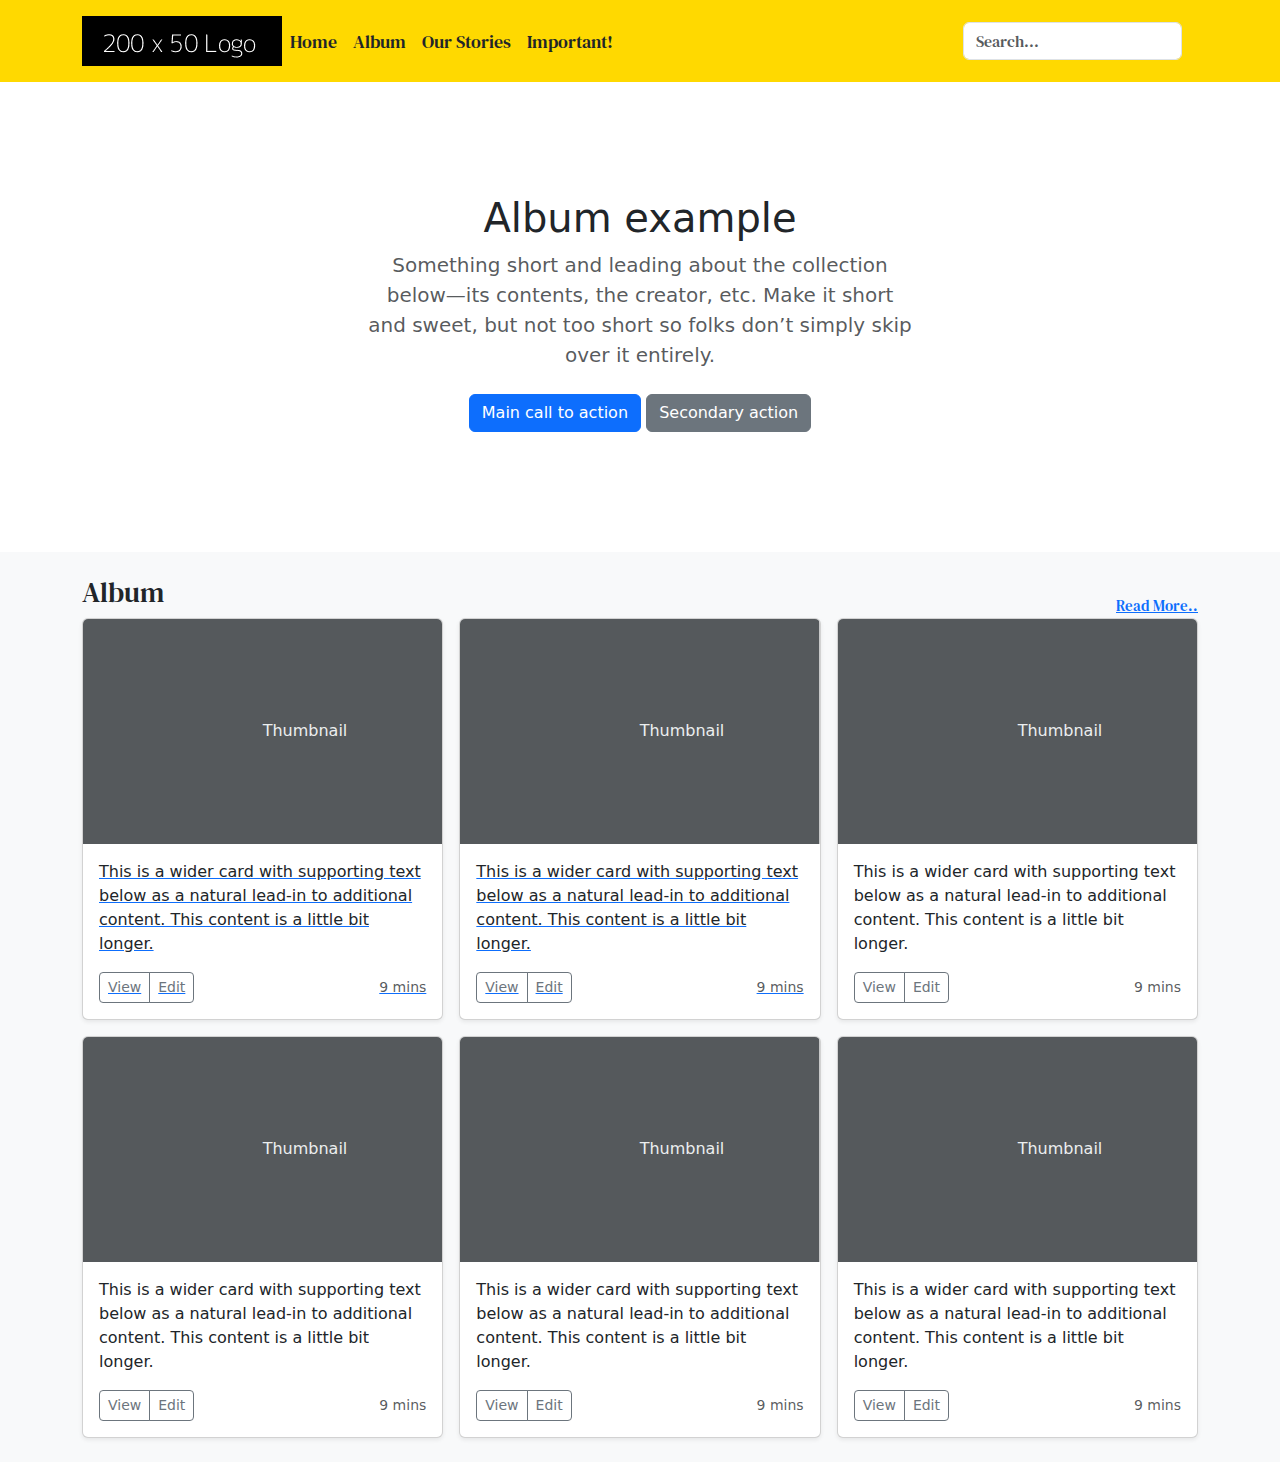
==== index.html @ 3229b1ff "Add files via upload" ====
<!DOCTYPE html>
<html lang="en">
<head>
  <meta charset="UTF-8">
  <meta name="viewport" content="width=device-width, initial-scale=1.0">
  <title>My Diaries</title>
  <link rel="stylesheet" href="style.css">
  <link href="https://cdn.jsdelivr.net/npm/bootstrap@5.3.3/dist/css/bootstrap.min.css" rel="stylesheet" 
  integrity="sha384-QWTKZyjpPEjISv5WaRU9OFeRpok6YctnYmDr5pNlyT2bRjXh0JMhjY6hW+ALEwIH" crossorigin="anonymous">
  <link rel="preconnect" href="https://fonts.googleapis.com">
  <link rel="preconnect" href="https://fonts.gstatic.com" crossorigin>
  <link href="https://fonts.googleapis.com/css2?family=DM+Serif+Text:ital@0;1&display=swap" rel="stylesheet">

</head>
<body>
  <!-- Header and Nav -->
  <header class="atas sticky-top p-3 mb-3">
    <div class="container">
      <div class="d-flex flex-wrap align-items-center justify-content-center justify-content-lg-start">
        <a href="index.html" class="d-flex align-items-center mb-2 mb-lg-0 link-body-emphasis text-decoration-none">
          <img src="/images/200 x 50 Logo.png" alt="logo">
        </a>

        <ul class="nav col-12 col-lg-auto me-lg-auto mb-2 justify-content-center mb-md-0">
          <li><a href="index.html" class="nav-link px-2 link-dark">Home</a></li> 
          <li><a href="album.html" class="nav-link px-2 link-dark">Album</a></li>
          <li><a href="stories.html" class="nav-link px-2 link-dark">Our Stories</a></li>
          <li><a href="important.html" class="nav-link px-2 link-dark">Important!</a></li>
        </ul>

        <form class="col-12 col-lg-auto mb-3 mb-lg-0 me-lg-3" role="search">
          <input type="search" class="form-control" placeholder="Search..." aria-label="Search">
        </form>
      </div>
    </div>
  </header>
  <!-- Header and Nav End Here -->
  
  <!-- Hero -->
    <section class="py-5 text-center container">
      
      <div class="row py-lg-5">
        <div class="col-lg-6 col-md-8 mx-auto">
          <h1 class="fw-light">Album example</h1>
          <p class="lead text-body-secondary">Something short and leading about the collection below—its contents, the creator, etc. Make it short and sweet, but not too short so folks don’t simply skip over it entirely.</p>
          <p>
            <a href="#" class="btn btn-primary my-2">Main call to action</a>
            <a href="#" class="btn btn-secondary my-2">Secondary action</a>
          </p>
        </div>
      </div>
    </section>
  <!-- Hero End -->
  
  <!-- Album -->
    <div class="album py-4 bg-body-tertiary">
      <div class="container">
        <div class="row">
          <div class="col align-self-start">
          <h2 class="subjudul">Album</h2>
          </div>
          
          <div class="col align-self-end text-end">
          <a class="linkaja" href="album.html" target="_blank">Read More..</a>
          </div>
        </div>
      </div>

      <div class="container">
        <div class="row row-cols-1 row-cols-sm-2 row-cols-md-3 g-3">

          <a href="/contoh1.html">
          <div class="col">
            <div class="card shadow-sm">
              <svg class="bd-placeholder-img card-img-top" width="100%" height="225" xmlns="http://www.w3.org/2000/svg" role="img" aria-label="Placeholder: Thumbnail" preserveAspectRatio="xMidYMid slice" focusable="false"><title>Placeholder</title><rect width="100%" height="100%" fill="#55595c"></rect><text x="50%" y="50%" fill="#eceeef" dy=".3em">Thumbnail</text></svg>
              <div class="card-body">
                <p class="card-text">This is a wider card with supporting text below as a natural lead-in to additional content. This content is a little bit longer.</p>
                <div class="d-flex justify-content-between align-items-center">
                  <div class="btn-group">
                    <button type="button" class="btn btn-sm btn-outline-secondary">View</button>
                    <button type="button" class="btn btn-sm btn-outline-secondary">Edit</button>
                  </div>
                  <small class="text-body-secondary">9 mins</small>
                </div>
              </div>
            </div>
          </div>
        </a>

        <a href="/contoh2.html">
          <div class="col">
            <div class="card shadow-sm">
              <svg class="bd-placeholder-img card-img-top" width="100%" height="225" xmlns="http://www.w3.org/2000/svg" role="img" aria-label="Placeholder: Thumbnail" preserveAspectRatio="xMidYMid slice" focusable="false"><title>Placeholder</title><rect width="100%" height="100%" fill="#55595c"></rect><text x="50%" y="50%" fill="#eceeef" dy=".3em">Thumbnail</text></svg>
              <div class="card-body">
                <p class="card-text">This is a wider card with supporting text below as a natural lead-in to additional content. This content is a little bit longer.</p>
                <div class="d-flex justify-content-between align-items-center">
                  <div class="btn-group">
                    <button type="button" class="btn btn-sm btn-outline-secondary">View</button>
                    <button type="button" class="btn btn-sm btn-outline-secondary">Edit</button>
                  </div>
                  <small class="text-body-secondary">9 mins</small>
                </div>
              </div>
            </div>
          </div>
        </a>
        
          <div class="col">
            <div class="card shadow-sm">
              <svg class="bd-placeholder-img card-img-top" width="100%" height="225" xmlns="http://www.w3.org/2000/svg" role="img" aria-label="Placeholder: Thumbnail" preserveAspectRatio="xMidYMid slice" focusable="false"><title>Placeholder</title><rect width="100%" height="100%" fill="#55595c"></rect><text x="50%" y="50%" fill="#eceeef" dy=".3em">Thumbnail</text></svg>
              <div class="card-body">
                <p class="card-text">This is a wider card with supporting text below as a natural lead-in to additional content. This content is a little bit longer.</p>
                <div class="d-flex justify-content-between align-items-center">
                  <div class="btn-group">
                    <button type="button" class="btn btn-sm btn-outline-secondary">View</button>
                    <button type="button" class="btn btn-sm btn-outline-secondary">Edit</button>
                  </div>
                  <small class="text-body-secondary">9 mins</small>
                </div>
              </div>
            </div>
          </div>
        
  
          <div class="col">
            <div class="card shadow-sm">
              <svg class="bd-placeholder-img card-img-top" width="100%" height="225" xmlns="http://www.w3.org/2000/svg" role="img" aria-label="Placeholder: Thumbnail" preserveAspectRatio="xMidYMid slice" focusable="false"><title>Placeholder</title><rect width="100%" height="100%" fill="#55595c"></rect><text x="50%" y="50%" fill="#eceeef" dy=".3em">Thumbnail</text></svg>
              <div class="card-body">
                <p class="card-text">This is a wider card with supporting text below as a natural lead-in to additional content. This content is a little bit longer.</p>
                <div class="d-flex justify-content-between align-items-center">
                  <div class="btn-group">
                    <button type="button" class="btn btn-sm btn-outline-secondary">View</button>
                    <button type="button" class="btn btn-sm btn-outline-secondary">Edit</button>
                  </div>
                  <small class="text-body-secondary">9 mins</small>
                </div>
              </div>
            </div>
          </div>
          <div class="col">
            <div class="card shadow-sm">
              <svg class="bd-placeholder-img card-img-top" width="100%" height="225" xmlns="http://www.w3.org/2000/svg" role="img" aria-label="Placeholder: Thumbnail" preserveAspectRatio="xMidYMid slice" focusable="false"><title>Placeholder</title><rect width="100%" height="100%" fill="#55595c"></rect><text x="50%" y="50%" fill="#eceeef" dy=".3em">Thumbnail</text></svg>
              <div class="card-body">
                <p class="card-text">This is a wider card with supporting text below as a natural lead-in to additional content. This content is a little bit longer.</p>
                <div class="d-flex justify-content-between align-items-center">
                  <div class="btn-group">
                    <button type="button" class="btn btn-sm btn-outline-secondary">View</button>
                    <button type="button" class="btn btn-sm btn-outline-secondary">Edit</button>
                  </div>
                  <small class="text-body-secondary">9 mins</small>
                </div>
              </div>
            </div>
          </div>
          <div class="col">
            <div class="card shadow-sm">
              <svg class="bd-placeholder-img card-img-top" width="100%" height="225" xmlns="http://www.w3.org/2000/svg" role="img" aria-label="Placeholder: Thumbnail" preserveAspectRatio="xMidYMid slice" focusable="false"><title>Placeholder</title><rect width="100%" height="100%" fill="#55595c"></rect><text x="50%" y="50%" fill="#eceeef" dy=".3em">Thumbnail</text></svg>
              <div class="card-body">
                <p class="card-text">This is a wider card with supporting text below as a natural lead-in to additional content. This content is a little bit longer.</p>
                <div class="d-flex justify-content-between align-items-center">
                  <div class="btn-group">
                    <button type="button" class="btn btn-sm btn-outline-secondary">View</button>
                    <button type="button" class="btn btn-sm btn-outline-secondary">Edit</button>
                  </div>
                  <small class="text-body-secondary">9 mins</small>
                </div>
              </div>
            </div>
          </div>
              </div>
            </div>
          </div>
  <!-- Album Stop here -->

  <script src="https://cdn.jsdelivr.net/npm/bootstrap@5.3.3/dist/js/bootstrap.bundle.min.js" integrity="sha384-YvpcrYf0tY3lHB60NNkmXc5s9fDVZLESaAA55NDzOxhy9GkcIdslK1eN7N6jIeHz" crossorigin="anonymous"></script>
</body>
</html>
---- style.css ----
.atas {
    background-color: rgb(255, 217, 0);
    font-size: 18px;
    font-weight: 400;
    font-family: "DM Serif Text", serif;
    font-style: normal;
}

.linkaja {
    font-size: 15px;
    font-weight: 400;
    font-family: "DM Serif Text", serif;
    font-style: normal;
}

.subjudul {
    font-size: 28px;
    font-weight: 400;
    font-family: "DM Serif Text", serif;
    font-style: normal;
}

.player {
    background-color: black;
    border: 5px yellow solid;
    display: flex;
    flex-wrap: wrap;
    justify-content: center;
    }

.video {
    object-fit: cover;
    max-width: 80%;
}
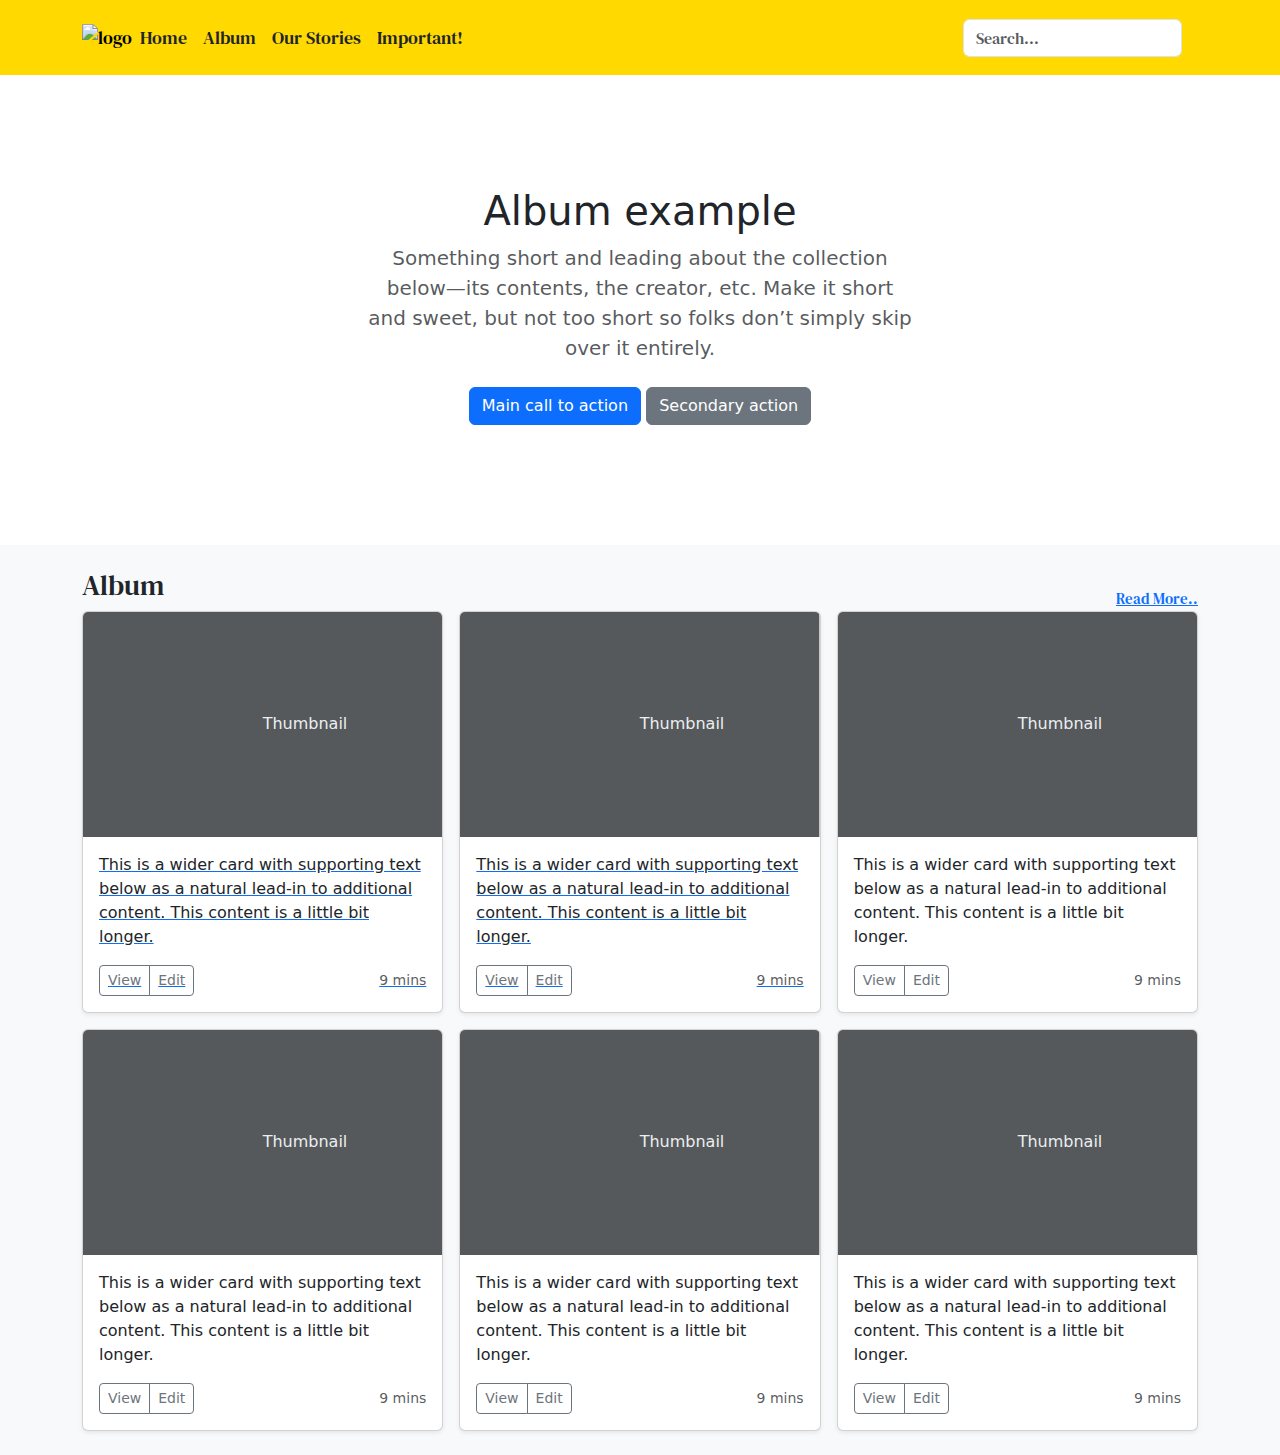
==== commit a999f9a0: "Update index.html" ====
--- a/index.html
+++ b/index.html
@@ -18,7 +18,7 @@
     <div class="container">
       <div class="d-flex flex-wrap align-items-center justify-content-center justify-content-lg-start">
         <a href="index.html" class="d-flex align-items-center mb-2 mb-lg-0 link-body-emphasis text-decoration-none">
-          <img src="/images/200 x 50 Logo.png" alt="logo">
+          <img src="/asal/images/200 x 50 Logo.png" alt="logo">
         </a>
 
         <ul class="nav col-12 col-lg-auto me-lg-auto mb-2 justify-content-center mb-md-0">
@@ -69,7 +69,7 @@
       <div class="container">
         <div class="row row-cols-1 row-cols-sm-2 row-cols-md-3 g-3">
 
-          <a href="/contoh1.html">
+          <a href="/asal/contoh1.html" target="_blank">
           <div class="col">
             <div class="card shadow-sm">
               <svg class="bd-placeholder-img card-img-top" width="100%" height="225" xmlns="http://www.w3.org/2000/svg" role="img" aria-label="Placeholder: Thumbnail" preserveAspectRatio="xMidYMid slice" focusable="false"><title>Placeholder</title><rect width="100%" height="100%" fill="#55595c"></rect><text x="50%" y="50%" fill="#eceeef" dy=".3em">Thumbnail</text></svg>
@@ -87,7 +87,7 @@
           </div>
         </a>
 
-        <a href="/contoh2.html">
+        <a href="/asal/contoh2.html" target="_blank">
           <div class="col">
             <div class="card shadow-sm">
               <svg class="bd-placeholder-img card-img-top" width="100%" height="225" xmlns="http://www.w3.org/2000/svg" role="img" aria-label="Placeholder: Thumbnail" preserveAspectRatio="xMidYMid slice" focusable="false"><title>Placeholder</title><rect width="100%" height="100%" fill="#55595c"></rect><text x="50%" y="50%" fill="#eceeef" dy=".3em">Thumbnail</text></svg>
@@ -174,4 +174,4 @@
 
   <script src="https://cdn.jsdelivr.net/npm/bootstrap@5.3.3/dist/js/bootstrap.bundle.min.js" integrity="sha384-YvpcrYf0tY3lHB60NNkmXc5s9fDVZLESaAA55NDzOxhy9GkcIdslK1eN7N6jIeHz" crossorigin="anonymous"></script>
 </body>
-</html>+</html>
